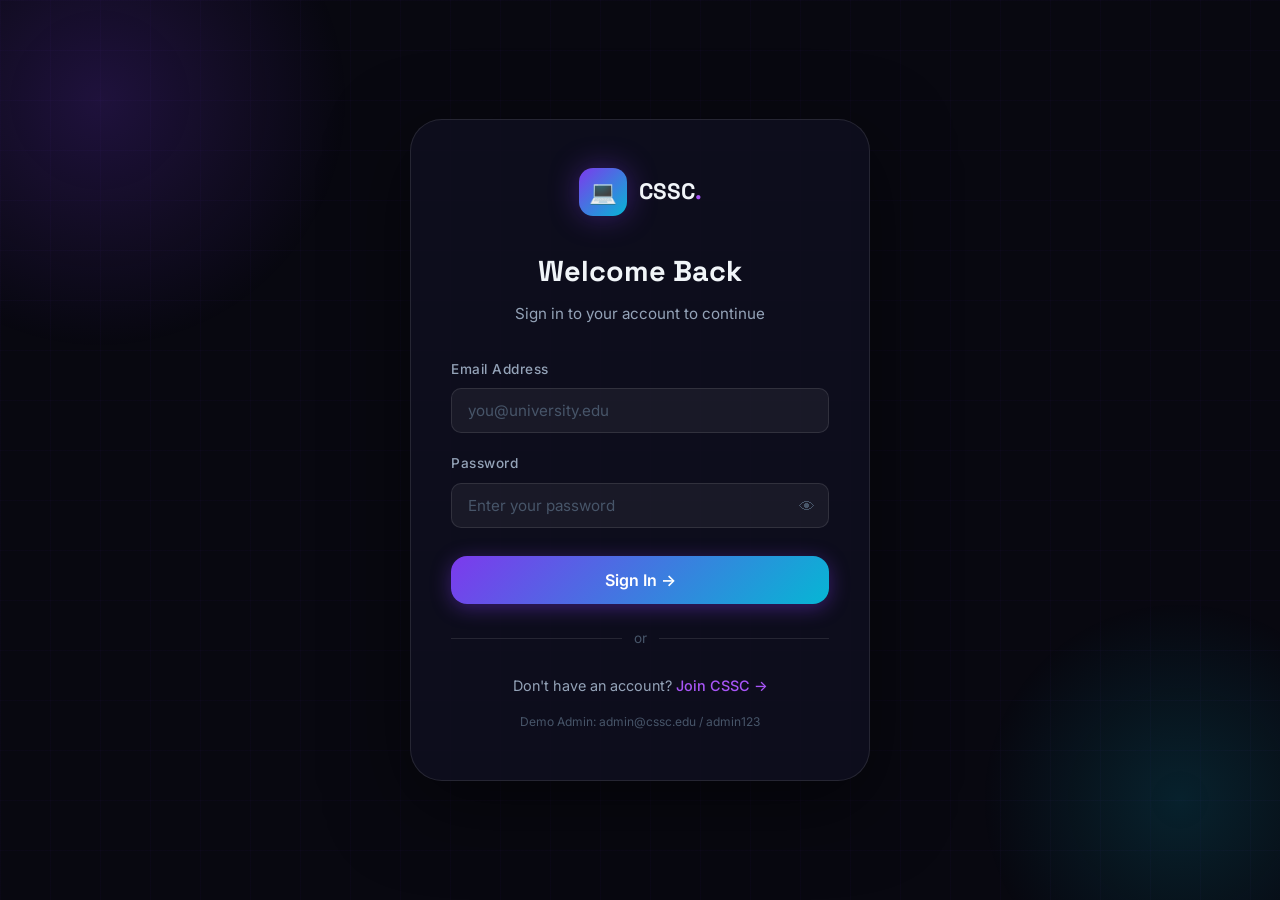
==== public/about.html @ 38a866f4 "Initialize Commit" ====
<!DOCTYPE html>
<html lang="en">
<head>
  <meta charset="UTF-8" />
  <meta name="viewport" content="width=device-width, initial-scale=1.0" />
  <title>About — CSSC</title>
  <meta name="description" content="Learn about CSSC — our history, mission, values, and the community we've built over 5 years." />
  <link rel="stylesheet" href="style.css" />
  <style>
    .about-hero {
      padding: 60px 0;
      display: grid;
      grid-template-columns: 1fr 1fr;
      gap: 60px;
      align-items: center;
    }

    .about-hero-content {}

    .about-hero-visual {
      display: grid;
      grid-template-columns: 1fr 1fr;
      gap: 16px;
    }

    .about-stat-card {
      background: var(--bg-card);
      border: 1px solid var(--glass-border);
      border-radius: var(--border-radius);
      padding: 24px;
      text-align: center;
      transition: var(--transition);
    }

    .about-stat-card:hover {
      border-color: rgba(124,58,237,0.3);
      background: var(--bg-card-hover);
    }

    .about-stat-card.accent {
      background: var(--gradient-card);
      border-color: rgba(124,58,237,0.25);
    }

    .about-stat-num {
      font-family: 'Space Grotesk', sans-serif;
      font-size: 2rem;
      font-weight: 700;
      background: var(--gradient-primary);
      -webkit-background-clip: text;
      -webkit-text-fill-color: transparent;
      background-clip: text;
    }

    .about-stat-lbl { color: var(--text-secondary); font-size: 0.82rem; margin-top: 6px; }

    .values-grid {
      display: grid;
      grid-template-columns: repeat(3, 1fr);
      gap: 24px;
    }

    .value-card {
      padding: 28px;
      background: var(--bg-card);
      border: 1px solid var(--glass-border);
      border-radius: var(--border-radius);
      transition: var(--transition);
    }

    .value-card:hover {
      transform: translateY(-4px);
      border-color: rgba(124,58,237,0.3);
    }

    .value-emoji { font-size: 2rem; margin-bottom: 14px; }
    .value-title { font-family: 'Space Grotesk', sans-serif; font-weight: 700; font-size: 1.05rem; margin-bottom: 10px; }
    .value-desc { font-size: 0.88rem; color: var(--text-secondary); line-height: 1.6; }

    .timeline { position: relative; padding-left: 32px; }
    .timeline::before {
      content: '';
      position: absolute;
      left: 0;
      top: 8px;
      bottom: 8px;
      width: 2px;
      background: linear-gradient(to bottom, var(--purple), var(--cyan));
    }

    .timeline-item {
      position: relative;
      margin-bottom: 40px;
    }

    .timeline-item::before {
      content: '';
      position: absolute;
      left: -38px;
      top: 6px;
      width: 14px;
      height: 14px;
      border-radius: 50%;
      background: var(--gradient-primary);
      box-shadow: 0 0 12px var(--purple-glow);
    }

    .timeline-year {
      font-family: 'JetBrains Mono', monospace;
      font-size: 0.75rem;
      color: var(--cyan-light);
      letter-spacing: 1px;
      margin-bottom: 6px;
    }

    .timeline-title {
      font-family: 'Space Grotesk', sans-serif;
      font-weight: 700;
      font-size: 1.05rem;
      margin-bottom: 8px;
    }

    .timeline-desc { color: var(--text-secondary); font-size: 0.9rem; line-height: 1.6; }

    @media (max-width: 900px) {
      .about-hero { grid-template-columns: 1fr; }
      .values-grid { grid-template-columns: 1fr 1fr; }
    }

    @media (max-width: 600px) {
      .values-grid { grid-template-columns: 1fr; }
      .about-hero-visual { grid-template-columns: 1fr 1fr; }
    }
  </style>
</head>
<body>
  <script src="shared.js"></script>
  <script>
    Auth.requireAuth();
    buildNav('about');
  </script>

  <div class="page-wrapper">
    <div class="container" style="padding-top:40px;padding-bottom:80px;">

      <!-- About Hero -->
      <div class="about-hero animate-fade-up">
        <div class="about-hero-content">
          <div class="section-label">// our story</div>
          <h1 style="font-family:'Space Grotesk',sans-serif;font-size:clamp(2rem,4vw,3rem);font-weight:700;line-height:1.2;margin-bottom:20px;">
            Building the Future,<br/><span class="text-gradient">One Line of Code</span><br/>at a Time
          </h1>
          <p style="font-size:1rem;color:var(--text-secondary);line-height:1.8;margin-bottom:28px;">
            CSSC was founded in 2020 by a small group of CS students who believed that the best learning happens outside the classroom. From a 20-person study group, we've grown into a 500+ strong community of builders, thinkers, and innovators.
          </p>
          <p style="font-size:1rem;color:var(--text-secondary);line-height:1.8;">
            We organize hackathons, workshops, industry talks, and social events to help every CS student find their place in tech — whether you're a complete beginner or a seasoned developer.
          </p>
          <div style="display:flex;gap:14px;margin-top:32px;flex-wrap:wrap;">
            <a href="events.html" class="btn btn-primary" id="aboutEventsBtn">Explore Events →</a>
            <a href="contact.html" class="btn btn-secondary" id="aboutContactBtn">Get in Touch</a>
          </div>
        </div>

        <div class="about-hero-visual">
          <div class="about-stat-card accent">
            <div class="about-stat-num">500+</div>
            <div class="about-stat-lbl">Active Members</div>
          </div>
          <div class="about-stat-card">
            <div class="about-stat-num">5</div>
            <div class="about-stat-lbl">Years Running</div>
          </div>
          <div class="about-stat-card">
            <div class="about-stat-num">40+</div>
            <div class="about-stat-lbl">Events Per Year</div>
          </div>
          <div class="about-stat-card accent">
            <div class="about-stat-num">12</div>
            <div class="about-stat-lbl">Committee Members</div>
          </div>
        </div>
      </div>

      <div class="divider mt-32 mb-32" style="margin:48px 0;"></div>

      <!-- Mission & Vision -->
      <div class="section-header scroll-reveal" style="text-align:center;margin-bottom:48px;">
        <div class="section-label">// what drives us</div>
        <h2 class="section-title">Our Mission & <span class="gradient-text">Values</span></h2>
        <p class="section-subtitle">We believe every CS student deserves access to opportunities, community, and the tools to succeed.</p>
      </div>

      <div class="values-grid" style="margin-bottom:80px;">
        <div class="value-card scroll-reveal stagger-1">
          <div class="value-emoji">🌱</div>
          <div class="value-title">Inclusive Growth</div>
          <p class="value-desc">We welcome students at every skill level — from first-year beginners to final-year specialists. No gatekeeping, only learning.</p>
        </div>
        <div class="value-card scroll-reveal stagger-2">
          <div class="value-emoji">🤝</div>
          <div class="value-title">Community First</div>
          <p class="value-desc">We foster genuine connections — between students, alumni, and industry. Your network is your superpower.</p>
        </div>
        <div class="value-card scroll-reveal stagger-3">
          <div class="value-emoji">🚀</div>
          <div class="value-title">Real-World Impact</div>
          <p class="value-desc">We don't just learn theory. Every hackathon, project, and workshop is designed to build real, tangible skills.</p>
        </div>
        <div class="value-card scroll-reveal stagger-1">
          <div class="value-emoji">💡</div>
          <div class="value-title">Innovation Mindset</div>
          <p class="value-desc">We encourage curiosity, experimentation, and the courage to build something new — even if it fails the first time.</p>
        </div>
        <div class="value-card scroll-reveal stagger-2">
          <div class="value-emoji">🔒</div>
          <div class="value-title">Integrity</div>
          <p class="value-desc">We operate transparently, treat every member with respect, and hold ourselves accountable to the community we serve.</p>
        </div>
        <div class="value-card scroll-reveal stagger-3">
          <div class="value-emoji">🌍</div>
          <div class="value-title">Diversity & Inclusion</div>
          <p class="value-desc">We actively celebrate diverse backgrounds, perspectives, and experiences — because great software is built by diverse teams.</p>
        </div>
      </div>

      <!-- Timeline -->
      <div class="section-header scroll-reveal" style="text-align:left;margin-bottom:40px;">
        <div class="section-label">// our journey</div>
        <h2 class="section-title">How We <span class="gradient-text">Got Here</span></h2>
      </div>

      <div class="timeline scroll-reveal">
        <div class="timeline-item">
          <div class="timeline-year">2020</div>
          <div class="timeline-title">CSSC Founded 🎉</div>
          <p class="timeline-desc">A group of 20 CS students started a weekly study group that quickly grew into a formal club. Our first event: a 12-hour mini hackathon.</p>
        </div>
        <div class="timeline-item">
          <div class="timeline-year">2021</div>
          <div class="timeline-title">First Major Hackathon</div>
          <p class="timeline-desc">Launched our annual 24-hour hackathon with 80 participants. Partnered with our first industry sponsor and awarded $1,000 in prizes.</p>
        </div>
        <div class="timeline-item">
          <div class="timeline-year">2022</div>
          <div class="timeline-title">100 Members Milestone</div>
          <p class="timeline-desc">Crossed 100 registered members. Launched our mentorship program connecting juniors with senior students and industry alumni.</p>
        </div>
        <div class="timeline-item">
          <div class="timeline-year">2023</div>
          <div class="timeline-title">Industry Partnerships</div>
          <p class="timeline-desc">Established formal partnerships with 3 tech companies for internship pipelines and tech talks. Launched our cybersecurity workshop series.</p>
        </div>
        <div class="timeline-item">
          <div class="timeline-year">2024</div>
          <div class="timeline-title">500+ Members Strong</div>
          <p class="timeline-desc">Became the largest CS club on campus. Hosted 40+ events, awarded $5,000 in hackathon prizes, and launched our alumni network portal.</p>
        </div>
        <div class="timeline-item">
          <div class="timeline-year">2025</div>
          <div class="timeline-title">The Future is Bright ✨</div>
          <p class="timeline-desc">Expanding our AI/ML workshop series, launching an open-source project incubator, and growing our industry partnership network to 10+ companies.</p>
        </div>
      </div>

      <!-- Navigation Links -->
      <div style="display:grid;grid-template-columns:1fr 1fr;gap:20px;margin-top:60px;" class="scroll-reveal">
        <a href="contact.html" class="card" style="text-decoration:none;">
          <div style="font-size:1.8rem;margin-bottom:10px;">📬</div>
          <div style="font-family:'Space Grotesk',sans-serif;font-weight:700;margin-bottom:6px;">Contact Us</div>
          <div style="color:var(--text-secondary);font-size:0.88rem;">Get in touch with the committee</div>
        </a>
        <a href="past-events.html" class="card" style="text-decoration:none;">
          <div style="font-size:1.8rem;margin-bottom:10px;">📸</div>
          <div style="font-family:'Space Grotesk',sans-serif;font-weight:700;margin-bottom:6px;">Past Events</div>
          <div style="color:var(--text-secondary);font-size:0.88rem;">Browse our event gallery & highlights</div>
        </a>
      </div>

    </div>
  </div>

  <script>buildFooter();</script>
</body>
</html>
---- public/style.css ----
/* =============================================
   CSSC - Computer Science Student Club
   Global Stylesheet
   ============================================= */

@import url('https://fonts.googleapis.com/css2?family=Space+Grotesk:wght@300;400;500;600;700&family=Inter:wght@300;400;500;600&family=JetBrains+Mono:wght@400;500&display=swap');

/* ── CSS Variables ── */
:root {
  --bg-primary: #080810;
  --bg-secondary: #0f0f1e;
  --bg-card: rgba(255, 255, 255, 0.04);
  --bg-card-hover: rgba(255, 255, 255, 0.07);
  --glass: rgba(255, 255, 255, 0.05);
  --glass-border: rgba(255, 255, 255, 0.1);

  --purple: #7c3aed;
  --purple-light: #a855f7;
  --purple-glow: rgba(124, 58, 237, 0.4);
  --cyan: #06b6d4;
  --cyan-light: #22d3ee;
  --cyan-glow: rgba(6, 182, 212, 0.3);
  --green: #10b981;
  --pink: #ec4899;
  --orange: #f59e0b;

  --text-primary: #f1f5f9;
  --text-secondary: #94a3b8;
  --text-muted: #475569;

  --gradient-primary: linear-gradient(135deg, #7c3aed, #06b6d4);
  --gradient-card: linear-gradient(135deg, rgba(124,58,237,0.15), rgba(6,182,212,0.1));
  --gradient-hero: linear-gradient(135deg, #080810 0%, #0f0f2e 50%, #080818 100%);

  --border-radius: 16px;
  --border-radius-sm: 10px;
  --border-radius-lg: 24px;
  --border-radius-xl: 32px;

  --transition: all 0.3s cubic-bezier(0.4, 0, 0.2, 1);
  --transition-fast: all 0.15s ease;
  --shadow-glow: 0 0 40px rgba(124, 58, 237, 0.2);
  --shadow-card: 0 8px 32px rgba(0, 0, 0, 0.4);

  --nav-height: 70px;
}

/* ── Reset ── */
*, *::before, *::after { box-sizing: border-box; margin: 0; padding: 0; }
html { scroll-behavior: smooth; }
body {
  font-family: 'Inter', sans-serif;
  background: var(--bg-primary);
  color: var(--text-primary);
  min-height: 100vh;
  overflow-x: hidden;
  line-height: 1.6;
}

a { text-decoration: none; color: inherit; }
img { max-width: 100%; display: block; }
input, textarea, select, button { font-family: inherit; }
ul { list-style: none; }

/* ── Scrollbar ── */
::-webkit-scrollbar { width: 6px; }
::-webkit-scrollbar-track { background: var(--bg-primary); }
::-webkit-scrollbar-thumb { background: var(--purple); border-radius: 3px; }

/* ── Background Noise/Grid ── */
body::before {
  content: '';
  position: fixed;
  inset: 0;
  background-image:
    linear-gradient(rgba(124,58,237,0.03) 1px, transparent 1px),
    linear-gradient(90deg, rgba(124,58,237,0.03) 1px, transparent 1px);
  background-size: 50px 50px;
  pointer-events: none;
  z-index: 0;
}

/* ── Navigation ── */
.navbar {
  position: fixed;
  top: 0;
  left: 0;
  right: 0;
  height: var(--nav-height);
  background: rgba(8, 8, 16, 0.85);
  backdrop-filter: blur(20px);
  -webkit-backdrop-filter: blur(20px);
  border-bottom: 1px solid var(--glass-border);
  display: flex;
  align-items: center;
  justify-content: space-between;
  padding: 0 clamp(1rem, 4vw, 2.5rem);
  z-index: 1000;
  transition: var(--transition);
}

.navbar-brand {
  display: flex;
  align-items: center;
  gap: 10px;
  font-family: 'Space Grotesk', sans-serif;
  font-weight: 700;
  font-size: 1.3rem;
  color: var(--text-primary);
}

.navbar-brand .logo-icon {
  width: 36px;
  height: 36px;
  background: var(--gradient-primary);
  border-radius: 10px;
  display: flex;
  align-items: center;
  justify-content: center;
  font-size: 1rem;
  box-shadow: 0 0 20px var(--purple-glow);
}

.navbar-brand span { color: var(--purple-light); }

.navbar-links {
  display: flex;
  align-items: center;
  gap: 8px;
}

.nav-link {
  padding: 8px 16px;
  border-radius: var(--border-radius-sm);
  color: var(--text-secondary);
  font-size: 0.9rem;
  font-weight: 500;
  transition: var(--transition);
  position: relative;
}

.nav-link:hover, .nav-link.active {
  color: var(--text-primary);
  background: var(--glass);
}

.nav-link.active::after {
  content: '';
  position: absolute;
  bottom: -2px;
  left: 50%;
  transform: translateX(-50%);
  width: 20px;
  height: 2px;
  background: var(--gradient-primary);
  border-radius: 1px;
}

.navbar-actions {
  display: flex;
  align-items: center;
  gap: 10px;
}

.navbar-hamburger {
  display: none;
  flex-direction: column;
  gap: 5px;
  cursor: pointer;
  padding: 8px;
}

.navbar-hamburger span {
  display: block;
  width: 24px;
  height: 2px;
  background: var(--text-secondary);
  border-radius: 1px;
  transition: var(--transition);
}

/* ── Buttons ── */
.btn {
  display: inline-flex;
  align-items: center;
  justify-content: center;
  gap: 8px;
  padding: 10px 22px;
  border-radius: var(--border-radius-sm);
  font-size: 0.9rem;
  font-weight: 600;
  cursor: pointer;
  border: none;
  transition: var(--transition);
  white-space: nowrap;
  position: relative;
  overflow: hidden;
}

.btn::before {
  content: '';
  position: absolute;
  inset: 0;
  background: rgba(255,255,255,0.1);
  opacity: 0;
  transition: var(--transition-fast);
}

.btn:hover::before { opacity: 1; }

.btn-primary {
  background: var(--gradient-primary);
  color: white;
  box-shadow: 0 4px 20px var(--purple-glow);
}

.btn-primary:hover {
  transform: translateY(-2px);
  box-shadow: 0 8px 30px var(--purple-glow);
}

.btn-secondary {
  background: var(--glass);
  border: 1px solid var(--glass-border);
  color: var(--text-primary);
}

.btn-secondary:hover {
  background: var(--bg-card-hover);
  border-color: rgba(255,255,255,0.2);
  transform: translateY(-1px);
}

.btn-outline {
  background: transparent;
  border: 1px solid var(--purple);
  color: var(--purple-light);
}

.btn-outline:hover {
  background: var(--purple-glow);
  transform: translateY(-1px);
}

.btn-danger {
  background: rgba(239,68,68,0.2);
  border: 1px solid rgba(239,68,68,0.3);
  color: #f87171;
}

.btn-danger:hover {
  background: rgba(239,68,68,0.3);
}

.btn-sm { padding: 7px 16px; font-size: 0.82rem; }
.btn-lg { padding: 14px 32px; font-size: 1rem; border-radius: var(--border-radius); }
.btn-xl { padding: 16px 40px; font-size: 1.05rem; border-radius: var(--border-radius); }
.btn-block { width: 100%; }

/* ── Page Container ── */
.page-wrapper {
  padding-top: var(--nav-height);
  min-height: 100vh;
  position: relative;
  z-index: 1;
}

.container {
  max-width: 1200px;
  margin: 0 auto;
  padding: 0 clamp(1rem, 4vw, 2rem);
}

.container-sm { max-width: 720px; }
.container-xs { max-width: 480px; }

/* ── Cards ── */
.card {
  background: var(--bg-card);
  border: 1px solid var(--glass-border);
  border-radius: var(--border-radius);
  padding: 24px;
  transition: var(--transition);
  backdrop-filter: blur(10px);
}

.card:hover {
  background: var(--bg-card-hover);
  border-color: rgba(124, 58, 237, 0.3);
  transform: translateY(-4px);
  box-shadow: var(--shadow-glow);
}

.card-glass {
  background: var(--glass);
  border: 1px solid var(--glass-border);
  border-radius: var(--border-radius);
  padding: 32px;
  backdrop-filter: blur(20px);
  -webkit-backdrop-filter: blur(20px);
}

/* ── Form Styles ── */
.form-group {
  margin-bottom: 20px;
}

.form-label {
  display: block;
  font-size: 0.85rem;
  font-weight: 500;
  color: var(--text-secondary);
  margin-bottom: 8px;
  letter-spacing: 0.5px;
}

.form-input {
  width: 100%;
  padding: 12px 16px;
  background: rgba(255,255,255,0.05);
  border: 1px solid var(--glass-border);
  border-radius: var(--border-radius-sm);
  color: var(--text-primary);
  font-size: 0.95rem;
  transition: var(--transition);
  outline: none;
}

.form-input:focus {
  border-color: var(--purple);
  background: rgba(124,58,237,0.08);
  box-shadow: 0 0 0 3px rgba(124,58,237,0.15);
}

.form-input::placeholder { color: var(--text-muted); }

.form-input.error { border-color: #ef4444; }

.form-error {
  display: none;
  color: #f87171;
  font-size: 0.8rem;
  margin-top: 6px;
}

.form-error.show { display: block; }

/* ── Section Styles ── */
.section {
  padding: 80px 0;
}

.section-sm { padding: 48px 0; }
.section-lg { padding: 120px 0; }

.section-header {
  text-align: center;
  margin-bottom: 60px;
}

.section-label {
  display: inline-block;
  font-family: 'JetBrains Mono', monospace;
  font-size: 0.75rem;
  color: var(--cyan);
  letter-spacing: 2px;
  text-transform: uppercase;
  margin-bottom: 12px;
}

.section-title {
  font-family: 'Space Grotesk', sans-serif;
  font-size: clamp(1.8rem, 4vw, 2.8rem);
  font-weight: 700;
  line-height: 1.2;
  margin-bottom: 16px;
}

.section-title .gradient-text {
  background: var(--gradient-primary);
  -webkit-background-clip: text;
  -webkit-text-fill-color: transparent;
  background-clip: text;
}

.section-subtitle {
  font-size: 1.05rem;
  color: var(--text-secondary);
  max-width: 600px;
  margin: 0 auto;
  line-height: 1.7;
}

/* ── Page Hero ── */
.page-hero {
  padding: 60px 0 40px;
  text-align: center;
  position: relative;
}

.page-hero-title {
  font-family: 'Space Grotesk', sans-serif;
  font-size: clamp(2rem, 5vw, 3.5rem);
  font-weight: 700;
  line-height: 1.15;
  margin-bottom: 16px;
}

.page-hero-subtitle {
  font-size: 1.05rem;
  color: var(--text-secondary);
  max-width: 550px;
  margin: 0 auto;
}

/* ── Badge/Tag ── */
.badge {
  display: inline-flex;
  align-items: center;
  gap: 6px;
  padding: 4px 12px;
  border-radius: 100px;
  font-size: 0.75rem;
  font-weight: 600;
  letter-spacing: 0.5px;
}

.badge-purple { background: rgba(124,58,237,0.2); color: var(--purple-light); border: 1px solid rgba(124,58,237,0.3); }
.badge-cyan { background: rgba(6,182,212,0.15); color: var(--cyan-light); border: 1px solid rgba(6,182,212,0.3); }
.badge-green { background: rgba(16,185,129,0.15); color: #34d399; border: 1px solid rgba(16,185,129,0.3); }
.badge-orange { background: rgba(245,158,11,0.15); color: #fbbf24; border: 1px solid rgba(245,158,11,0.3); }
.badge-pink { background: rgba(236,72,153,0.15); color: #f472b6; border: 1px solid rgba(236,72,153,0.3); }

/* ── Grid Layouts ── */
.grid { display: grid; }
.grid-2 { grid-template-columns: repeat(2, 1fr); gap: 24px; }
.grid-3 { grid-template-columns: repeat(3, 1fr); gap: 24px; }
.grid-4 { grid-template-columns: repeat(4, 1fr); gap: 20px; }
.grid-auto { grid-template-columns: repeat(auto-fill, minmax(300px, 1fr)); gap: 24px; }

/* ── Divider ── */
.divider {
  height: 1px;
  background: var(--glass-border);
  margin: 32px 0;
}

/* ── Alert ── */
.alert {
  padding: 14px 18px;
  border-radius: var(--border-radius-sm);
  font-size: 0.9rem;
  margin-bottom: 20px;
  display: flex;
  align-items: center;
  gap: 10px;
}

.alert-error { background: rgba(239,68,68,0.1); border: 1px solid rgba(239,68,68,0.2); color: #f87171; }
.alert-success { background: rgba(16,185,129,0.1); border: 1px solid rgba(16,185,129,0.2); color: #34d399; }
.alert-info { background: rgba(6,182,212,0.1); border: 1px solid rgba(6,182,212,0.2); color: var(--cyan-light); }
.alert-warning { background: rgba(245,158,11,0.1); border: 1px solid rgba(245,158,11,0.2); color: #fbbf24; }

/* ── Glow Orbs ── */
.glow-orb {
  position: absolute;
  border-radius: 50%;
  filter: blur(80px);
  pointer-events: none;
  opacity: 0.4;
}

.glow-purple { background: var(--purple); }
.glow-cyan { background: var(--cyan); }

/* ── Auth Pages Layout ── */
.auth-page {
  min-height: 100vh;
  display: flex;
  align-items: center;
  justify-content: center;
  position: relative;
  padding: 2rem;
  overflow: hidden;
}

.auth-card {
  width: 100%;
  max-width: 460px;
  background: rgba(15,15,30,0.9);
  border: 1px solid var(--glass-border);
  border-radius: var(--border-radius-xl);
  padding: 48px 40px;
  position: relative;
  z-index: 2;
  box-shadow: 0 24px 80px rgba(0,0,0,0.5);
}

.auth-logo {
  display: flex;
  align-items: center;
  gap: 12px;
  margin-bottom: 32px;
  justify-content: center;
}

.auth-logo-icon {
  width: 48px;
  height: 48px;
  background: var(--gradient-primary);
  border-radius: 14px;
  display: flex;
  align-items: center;
  justify-content: center;
  font-size: 1.4rem;
  box-shadow: 0 0 30px var(--purple-glow);
}

.auth-logo-text {
  font-family: 'Space Grotesk', sans-serif;
  font-weight: 700;
  font-size: 1.4rem;
}

.auth-title {
  font-family: 'Space Grotesk', sans-serif;
  font-size: 1.8rem;
  font-weight: 700;
  text-align: center;
  margin-bottom: 8px;
}

.auth-subtitle {
  color: var(--text-secondary);
  text-align: center;
  margin-bottom: 32px;
  font-size: 0.95rem;
}

.auth-divider {
  display: flex;
  align-items: center;
  gap: 12px;
  margin: 24px 0;
  color: var(--text-muted);
  font-size: 0.85rem;
}

.auth-divider::before,
.auth-divider::after {
  content: '';
  flex: 1;
  height: 1px;
  background: var(--glass-border);
}

.auth-footer {
  text-align: center;
  margin-top: 24px;
  color: var(--text-secondary);
  font-size: 0.9rem;
}

.auth-footer a {
  color: var(--purple-light);
  font-weight: 500;
  transition: var(--transition-fast);
}

.auth-footer a:hover { color: var(--cyan-light); }

/* ── Toast Notification ── */
.toast-container {
  position: fixed;
  top: 90px;
  right: 20px;
  z-index: 9999;
  display: flex;
  flex-direction: column;
  gap: 10px;
}

.toast {
  background: rgba(15,15,30,0.95);
  border: 1px solid var(--glass-border);
  border-radius: var(--border-radius-sm);
  padding: 14px 20px;
  display: flex;
  align-items: center;
  gap: 12px;
  min-width: 280px;
  max-width: 380px;
  backdrop-filter: blur(20px);
  animation: slideInRight 0.3s ease;
  box-shadow: var(--shadow-card);
}

.toast.success { border-left: 3px solid var(--green); }
.toast.error { border-left: 3px solid #ef4444; }
.toast.info { border-left: 3px solid var(--cyan); }

@keyframes slideInRight {
  from { transform: translateX(100%); opacity: 0; }
  to { transform: translateX(0); opacity: 1; }
}

@keyframes slideOutRight {
  from { transform: translateX(0); opacity: 1; }
  to { transform: translateX(100%); opacity: 0; }
}

/* ── Loading Spinner ── */
.spinner {
  width: 20px;
  height: 20px;
  border: 2px solid rgba(255,255,255,0.2);
  border-top-color: white;
  border-radius: 50%;
  animation: spin 0.7s linear infinite;
}

@keyframes spin { to { transform: rotate(360deg); } }

/* ── Utility ── */
.text-center { text-align: center; }
.text-right { text-align: right; }
.text-gradient { background: var(--gradient-primary); -webkit-background-clip: text; -webkit-text-fill-color: transparent; background-clip: text; }
.text-purple { color: var(--purple-light); }
.text-cyan { color: var(--cyan-light); }
.text-green { color: #34d399; }
.text-muted { color: var(--text-muted); }
.text-secondary { color: var(--text-secondary); }
.fw-700 { font-weight: 700; }
.fw-600 { font-weight: 600; }
.font-mono { font-family: 'JetBrains Mono', monospace; }
.font-heading { font-family: 'Space Grotesk', sans-serif; }
.mt-0 { margin-top: 0; }
.mt-8 { margin-top: 8px; }
.mt-16 { margin-top: 16px; }
.mt-24 { margin-top: 24px; }
.mt-32 { margin-top: 32px; }
.mt-48 { margin-top: 48px; }
.mb-0 { margin-bottom: 0; }
.mb-8 { margin-bottom: 8px; }
.mb-16 { margin-bottom: 16px; }
.mb-24 { margin-bottom: 24px; }
.mb-32 { margin-bottom: 32px; }
.flex { display: flex; }
.flex-col { flex-direction: column; }
.items-center { align-items: center; }
.justify-between { justify-content: space-between; }
.justify-center { justify-content: center; }
.gap-8 { gap: 8px; }
.gap-12 { gap: 12px; }
.gap-16 { gap: 16px; }
.gap-24 { gap: 24px; }
.w-full { width: 100%; }
.hidden { display: none !important; }

/* ── Footer ── */
.footer {
  background: rgba(8,8,16,0.9);
  border-top: 1px solid var(--glass-border);
  padding: 48px 0 24px;
  margin-top: 80px;
}

.footer-grid {
  display: grid;
  grid-template-columns: 2fr 1fr 1fr 1fr;
  gap: 40px;
  margin-bottom: 40px;
}

.footer-brand .footer-desc {
  color: var(--text-secondary);
  font-size: 0.9rem;
  margin-top: 12px;
  line-height: 1.7;
}

.footer-heading {
  font-family: 'Space Grotesk', sans-serif;
  font-weight: 600;
  font-size: 0.9rem;
  margin-bottom: 16px;
  color: var(--text-primary);
}

.footer-links { display: flex; flex-direction: column; gap: 10px; }
.footer-links a {
  color: var(--text-secondary);
  font-size: 0.875rem;
  transition: var(--transition-fast);
}
.footer-links a:hover { color: var(--purple-light); }

.footer-bottom {
  border-top: 1px solid var(--glass-border);
  padding-top: 24px;
  display: flex;
  align-items: center;
  justify-content: space-between;
  color: var(--text-muted);
  font-size: 0.85rem;
}

/* ── Animations ── */
@keyframes fadeInUp {
  from { opacity: 0; transform: translateY(30px); }
  to { opacity: 1; transform: translateY(0); }
}

@keyframes fadeIn {
  from { opacity: 0; }
  to { opacity: 1; }
}

@keyframes float {
  0%, 100% { transform: translateY(0px); }
  50% { transform: translateY(-12px); }
}

@keyframes pulse-glow {
  0%, 100% { box-shadow: 0 0 20px var(--purple-glow); }
  50% { box-shadow: 0 0 40px var(--purple-glow), 0 0 80px rgba(124,58,237,0.2); }
}

.animate-fade-up { animation: fadeInUp 0.6s ease both; }
.animate-fade-in { animation: fadeIn 0.5s ease both; }
.animate-float { animation: float 4s ease-in-out infinite; }

/* Staggered animations */
.stagger-1 { animation-delay: 0.1s; }
.stagger-2 { animation-delay: 0.2s; }
.stagger-3 { animation-delay: 0.3s; }
.stagger-4 { animation-delay: 0.4s; }
.stagger-5 { animation-delay: 0.5s; }

/* ── Responsive ── */
@media (max-width: 1024px) {
  .grid-4 { grid-template-columns: repeat(2, 1fr); }
  .footer-grid { grid-template-columns: 1fr 1fr; }
}

@media (max-width: 768px) {
  .navbar-links { display: none; flex-direction: column; position: absolute; top: var(--nav-height); left: 0; right: 0; background: rgba(8,8,16,0.98); border-bottom: 1px solid var(--glass-border); padding: 16px; gap: 4px; }
  .navbar-links.mobile-open { display: flex; }
  .navbar-hamburger { display: flex; }
  .grid-2, .grid-3 { grid-template-columns: 1fr; }
  .footer-grid { grid-template-columns: 1fr; gap: 24px; }
  .footer-bottom { flex-direction: column; gap: 8px; text-align: center; }
  .auth-card { padding: 32px 24px; }
}

@media (max-width: 480px) {
  .auth-card { padding: 28px 20px; }
  .section { padding: 48px 0; }
}
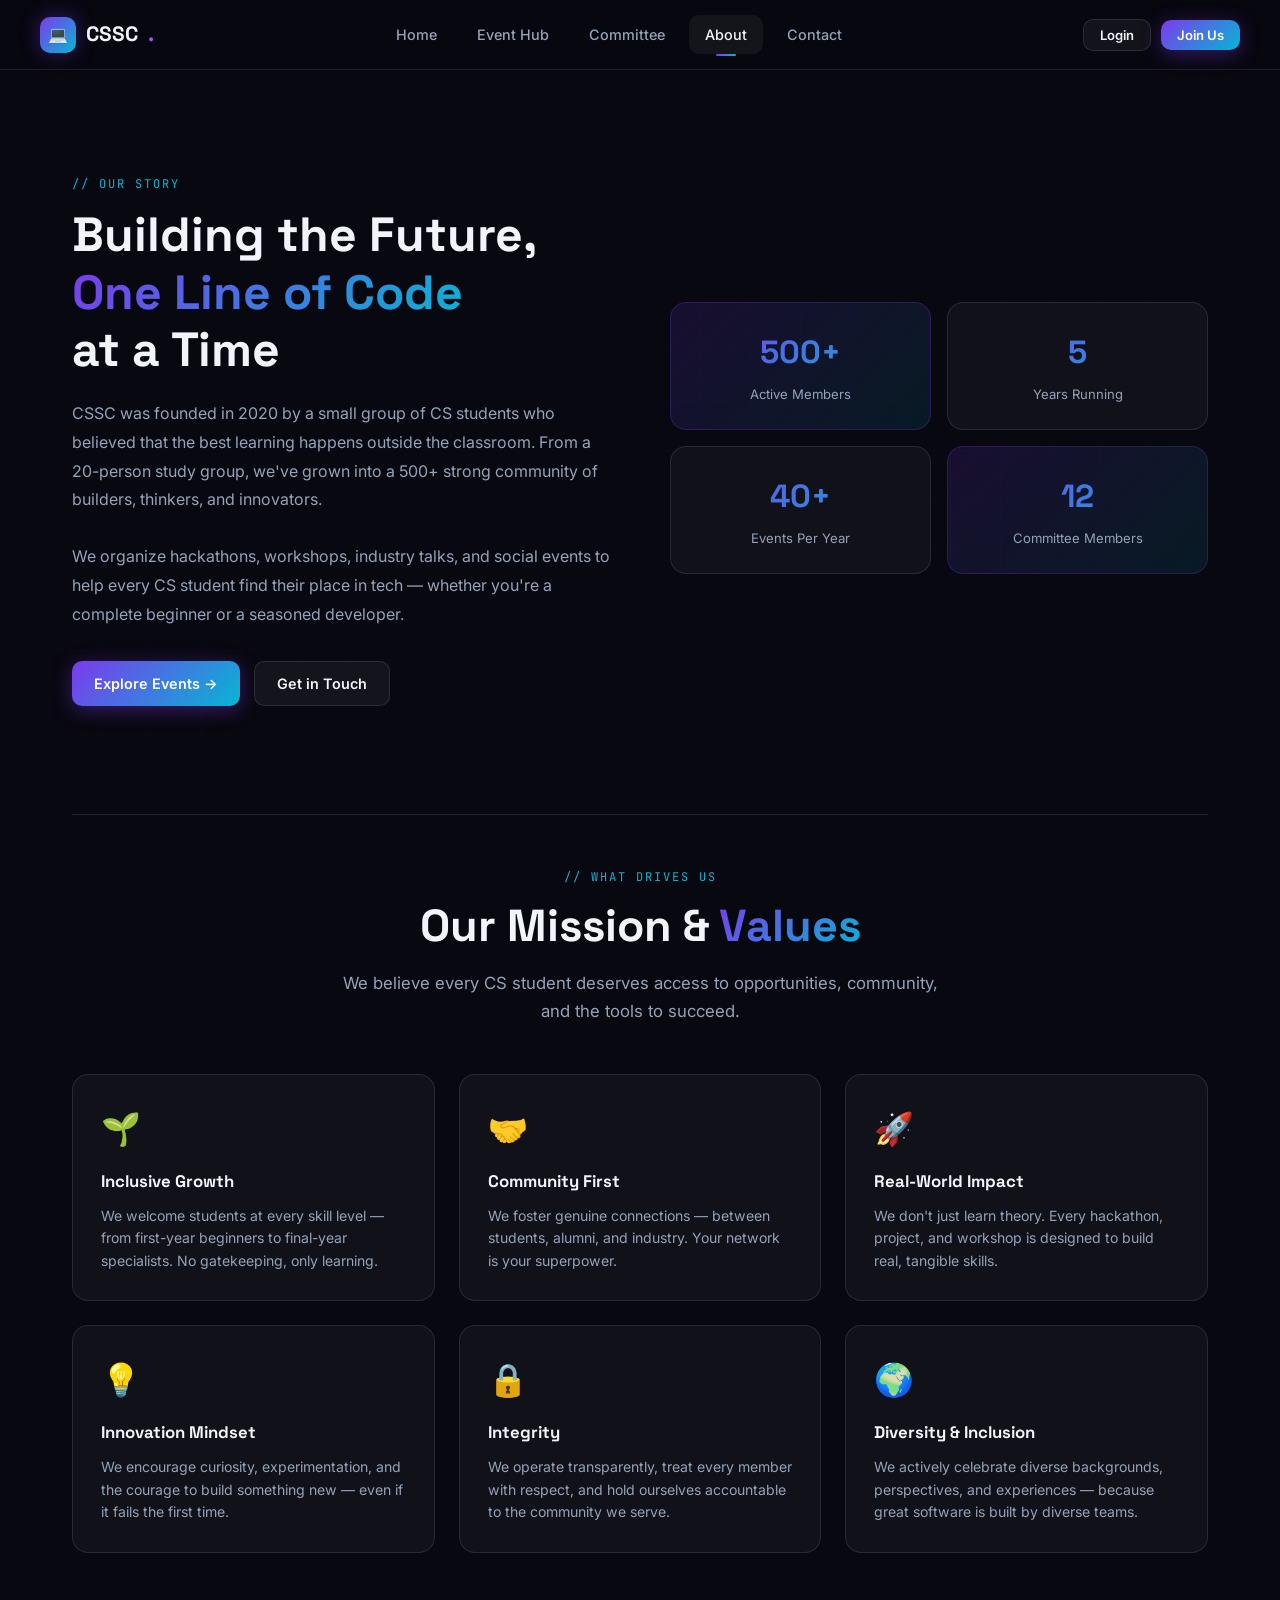
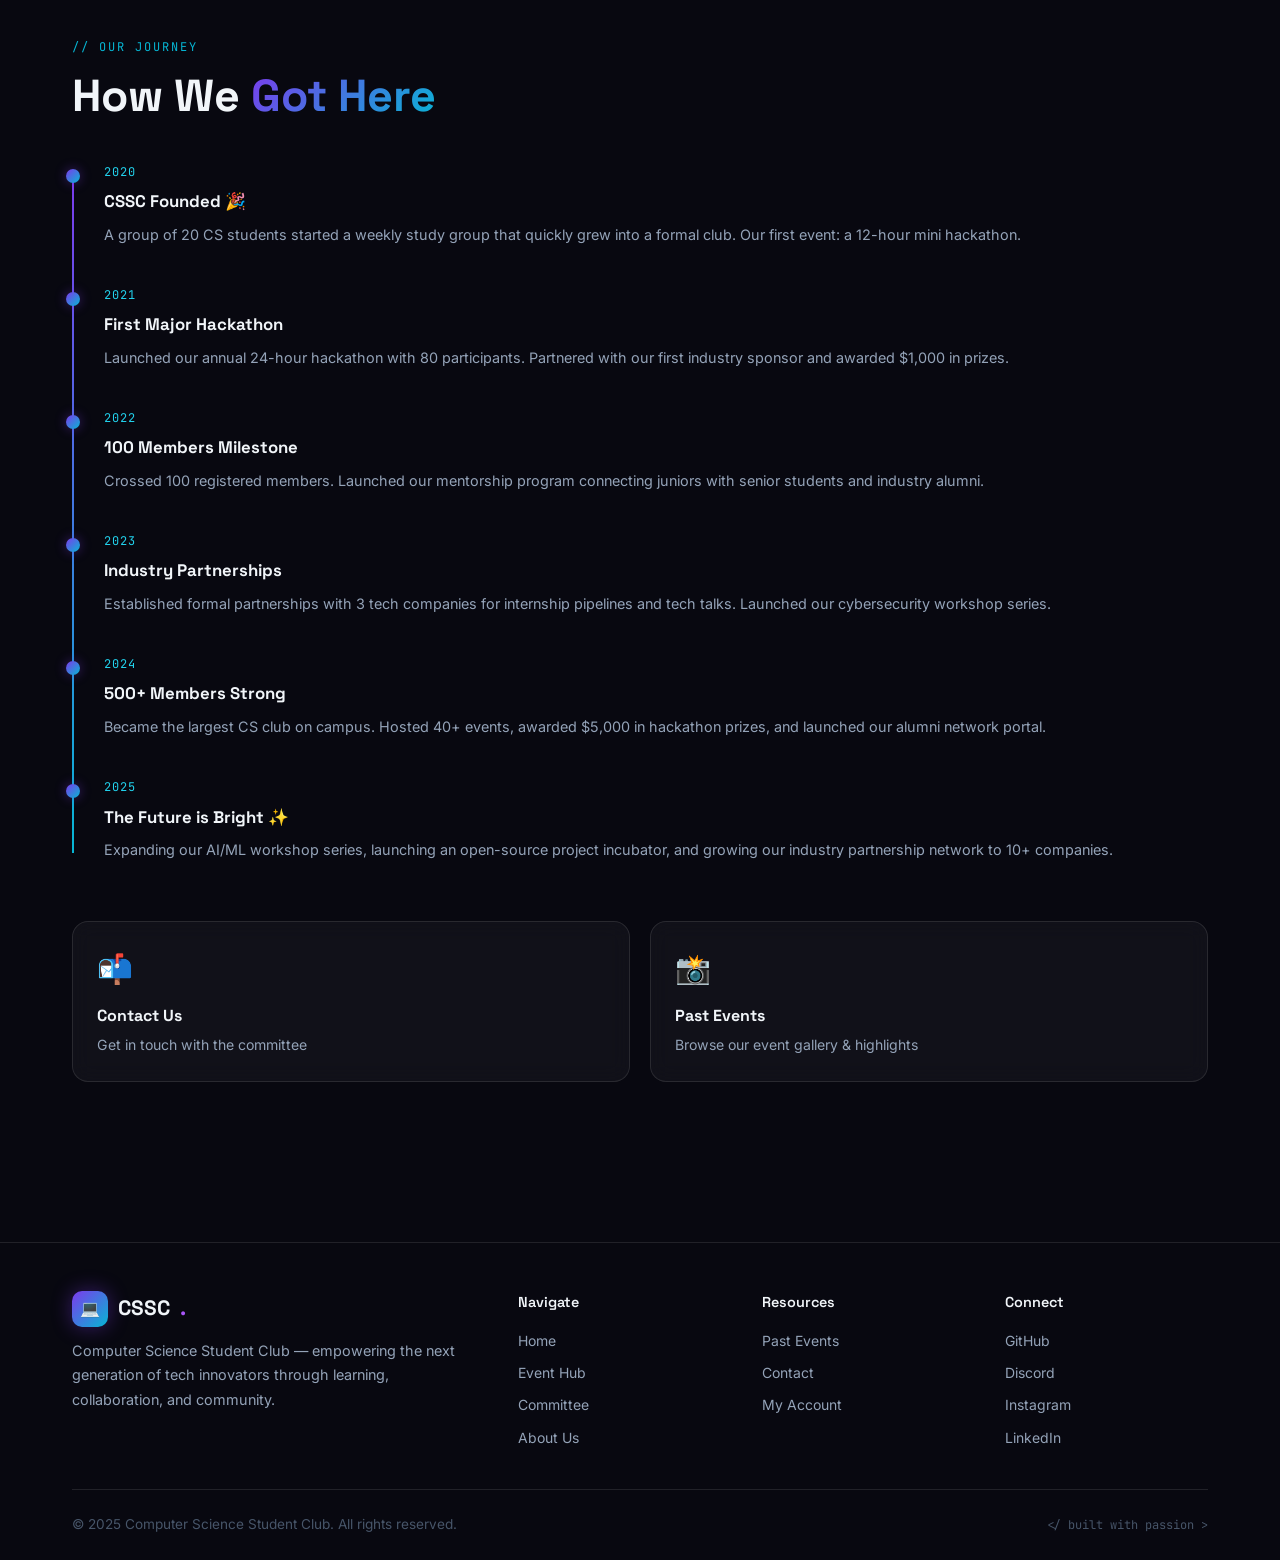
==== commit 51a13a37: "remove authentication first" ====
--- a/public/about.html
+++ b/public/about.html
@@ -136,7 +136,6 @@
 <body>
   <script src="shared.js"></script>
   <script>
-    Auth.requireAuth();
     buildNav('about');
   </script>
 
--- a/public/style.css
+++ b/public/style.css
@@ -757,3 +757,82 @@
   .auth-card { padding: 28px 20px; }
   .section { padding: 48px 0; }
 }
+
+/* ── Auth Modal ── */
+.auth-modal-backdrop {
+  position: fixed;
+  inset: 0;
+  background: rgba(8, 8, 16, 0.8);
+  backdrop-filter: blur(8px);
+  -webkit-backdrop-filter: blur(8px);
+  display: flex;
+  align-items: center;
+  justify-content: center;
+  z-index: 9999;
+  animation: fadeIn 0.3s ease;
+  padding: 1rem;
+}
+
+.auth-modal-card {
+  width: 100%;
+  max-width: 480px;
+  background: rgba(15, 15, 30, 0.95);
+  border: 1px solid var(--glass-border);
+  border-radius: var(--border-radius-lg);
+  padding: 36px 32px;
+  position: relative;
+  box-shadow: 0 24px 80px rgba(0, 0, 0, 0.6), 0 0 40px rgba(124, 58, 237, 0.15);
+  animation: fadeInUp 0.3s cubic-bezier(0.34, 1.56, 0.64, 1);
+}
+
+.auth-modal-close {
+  position: absolute;
+  top: 16px;
+  right: 16px;
+  background: none;
+  border: none;
+  color: var(--text-secondary);
+  font-size: 1.5rem;
+  cursor: pointer;
+  transition: var(--transition-fast);
+  width: 32px;
+  height: 32px;
+  display: flex;
+  align-items: center;
+  justify-content: center;
+  border-radius: 50%;
+}
+
+.auth-modal-close:hover {
+  color: var(--text-primary);
+  background: rgba(255, 255, 255, 0.05);
+}
+
+.auth-modal-tabs {
+  display: flex;
+  border-bottom: 1px solid var(--glass-border);
+  margin-bottom: 24px;
+}
+
+.auth-modal-tab {
+  flex: 1;
+  padding: 12px;
+  background: none;
+  border: none;
+  color: var(--text-secondary);
+  font-weight: 600;
+  font-size: 1rem;
+  cursor: pointer;
+  border-bottom: 2px solid transparent;
+  transition: var(--transition-fast);
+  text-align: center;
+}
+
+.auth-modal-tab:hover, .auth-modal-tab.active {
+  color: var(--text-primary);
+}
+
+.auth-modal-tab.active {
+  border-bottom-color: var(--purple);
+}
+
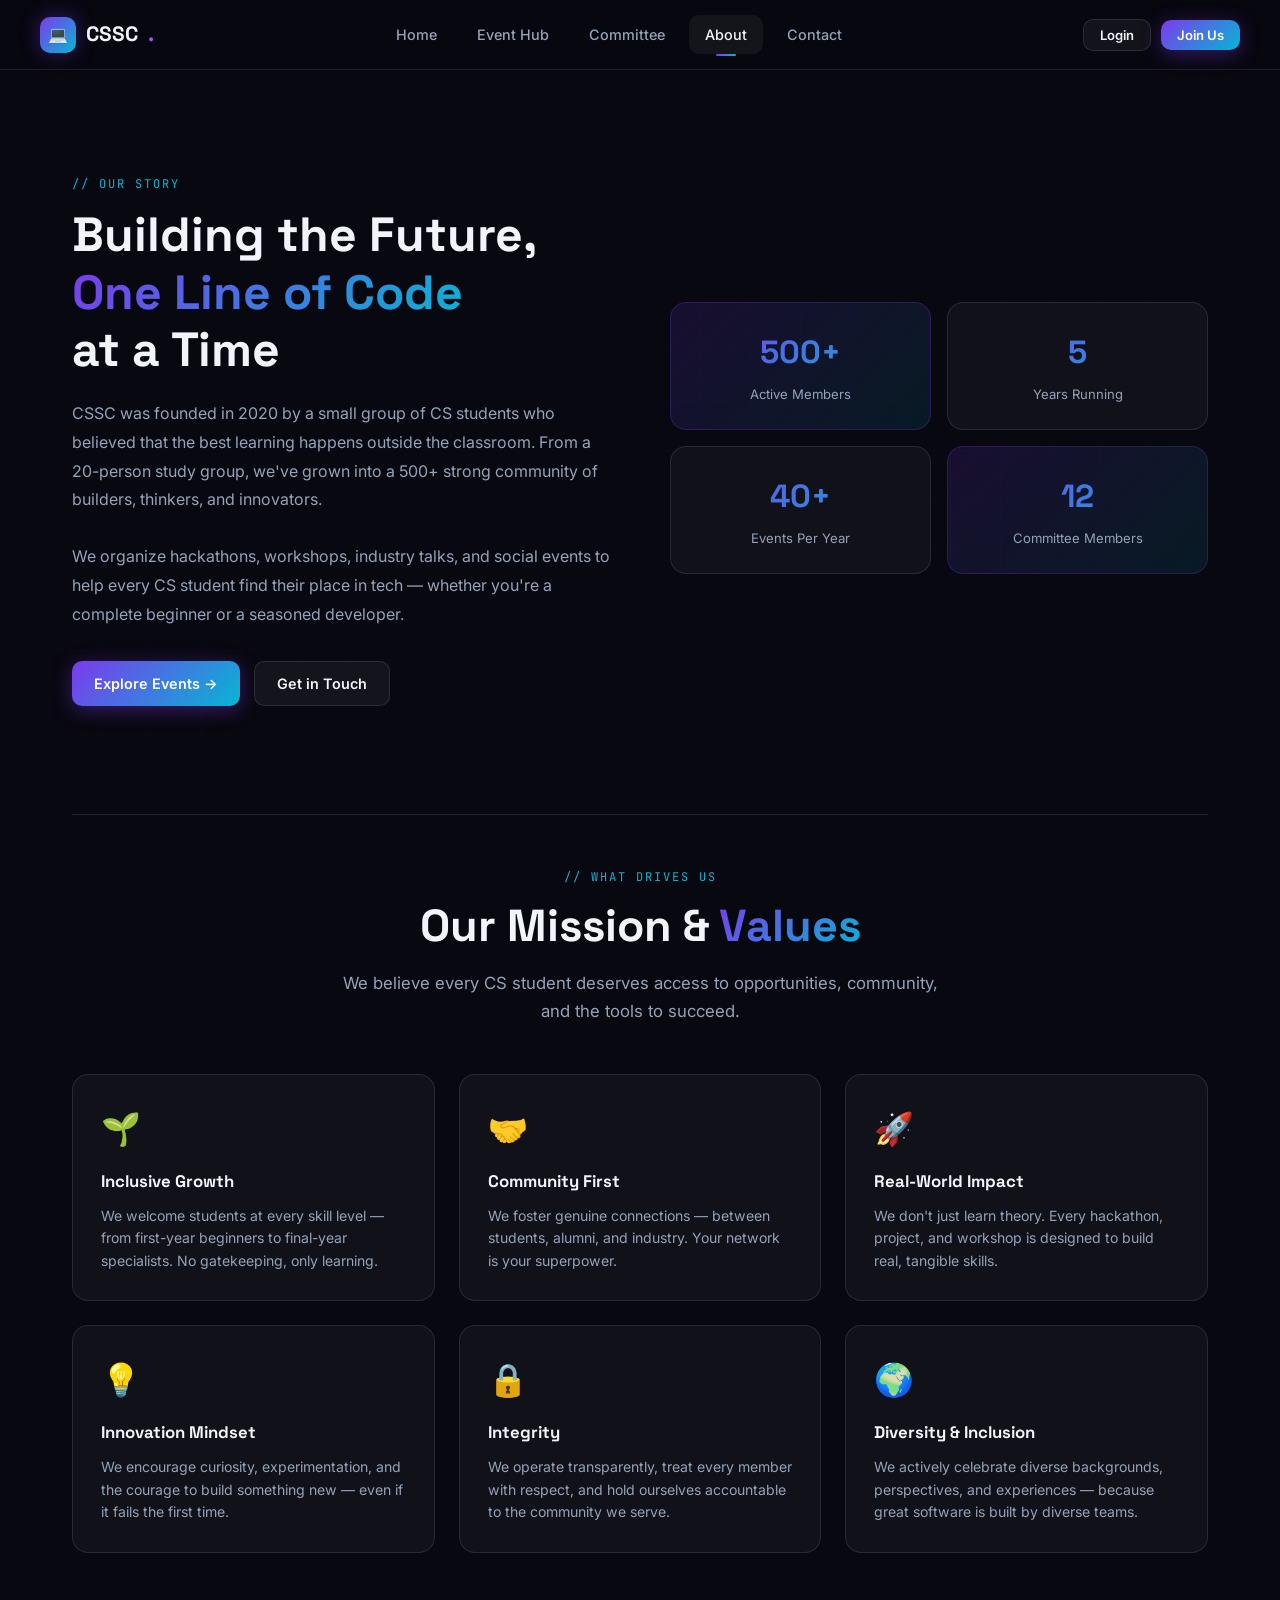
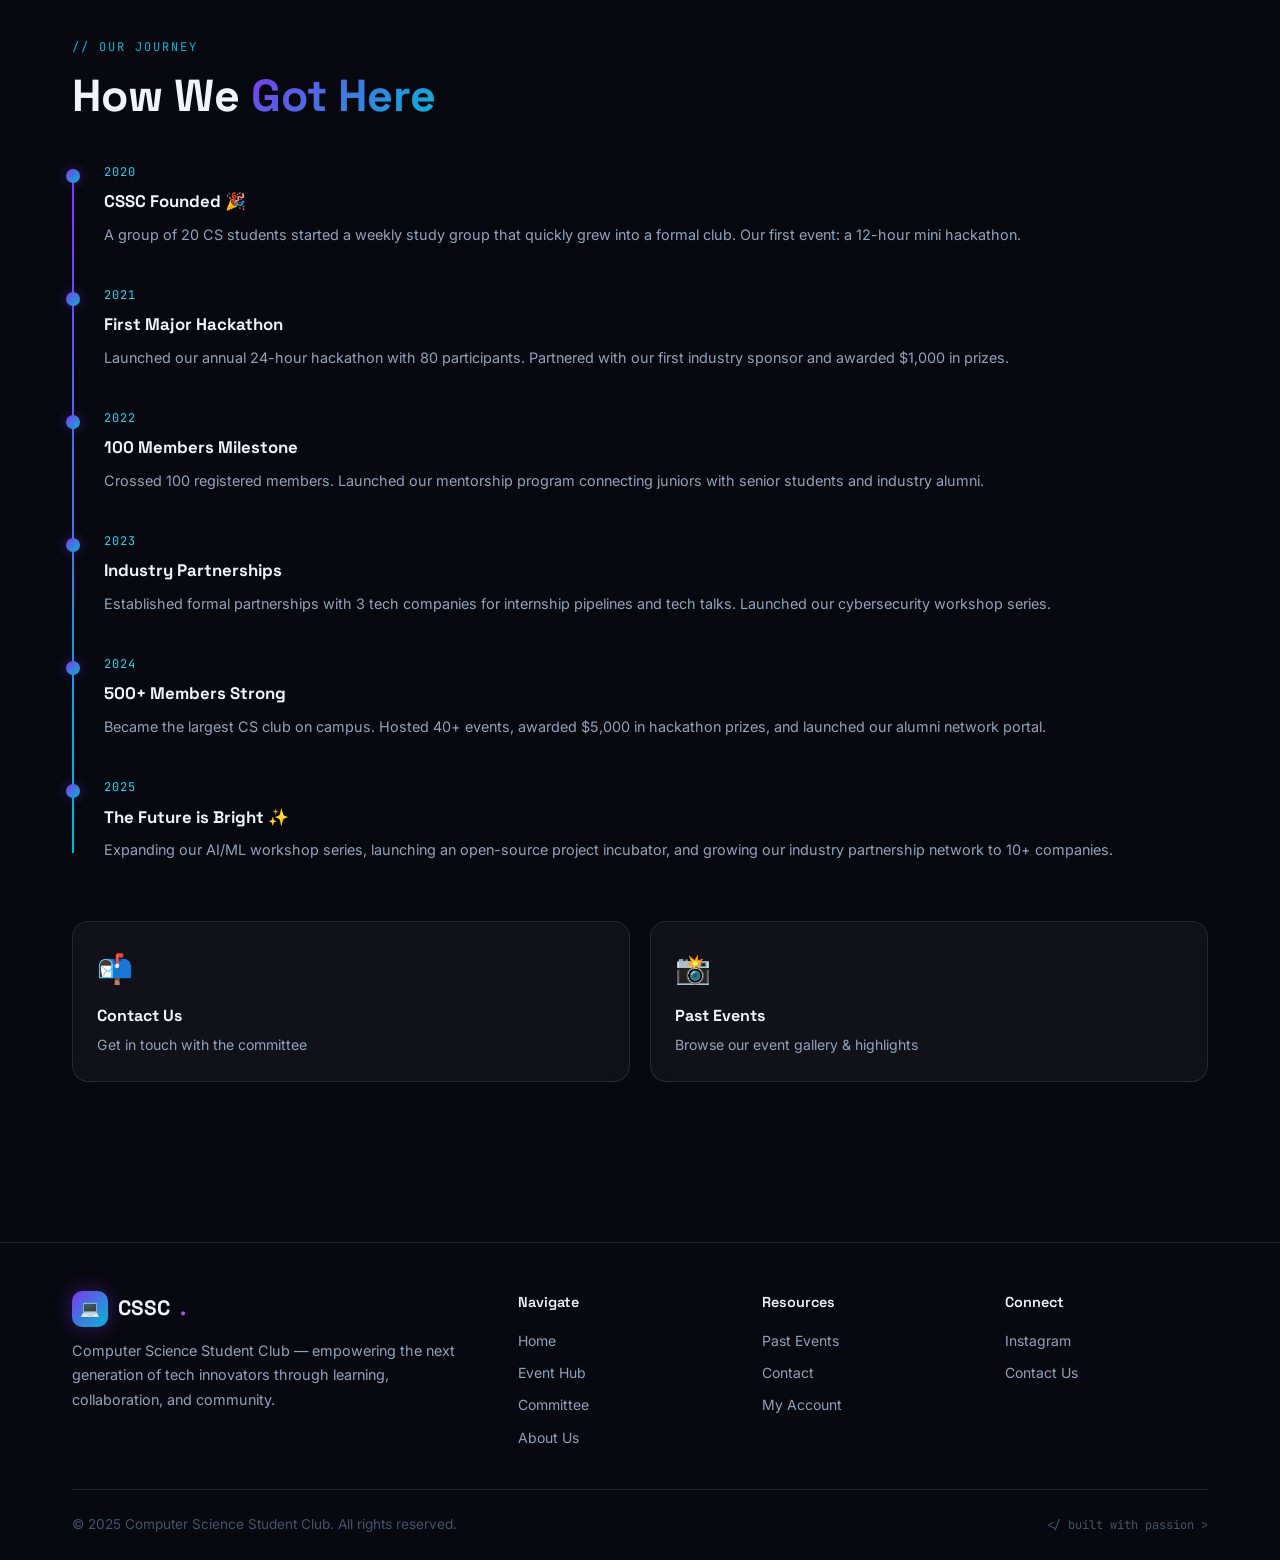
==== commit 6d49d173: "favicon" ====
--- a/public/about.html
+++ b/public/about.html
@@ -6,6 +6,7 @@
   <title>About — CSSC</title>
   <meta name="description" content="Learn about CSSC — our history, mission, values, and the community we've built over 5 years." />
   <link rel="stylesheet" href="style.css" />
+  <link rel="icon" type="image/jpeg" href="favicon.jpg">
   <style>
     .about-hero {
       padding: 60px 0;
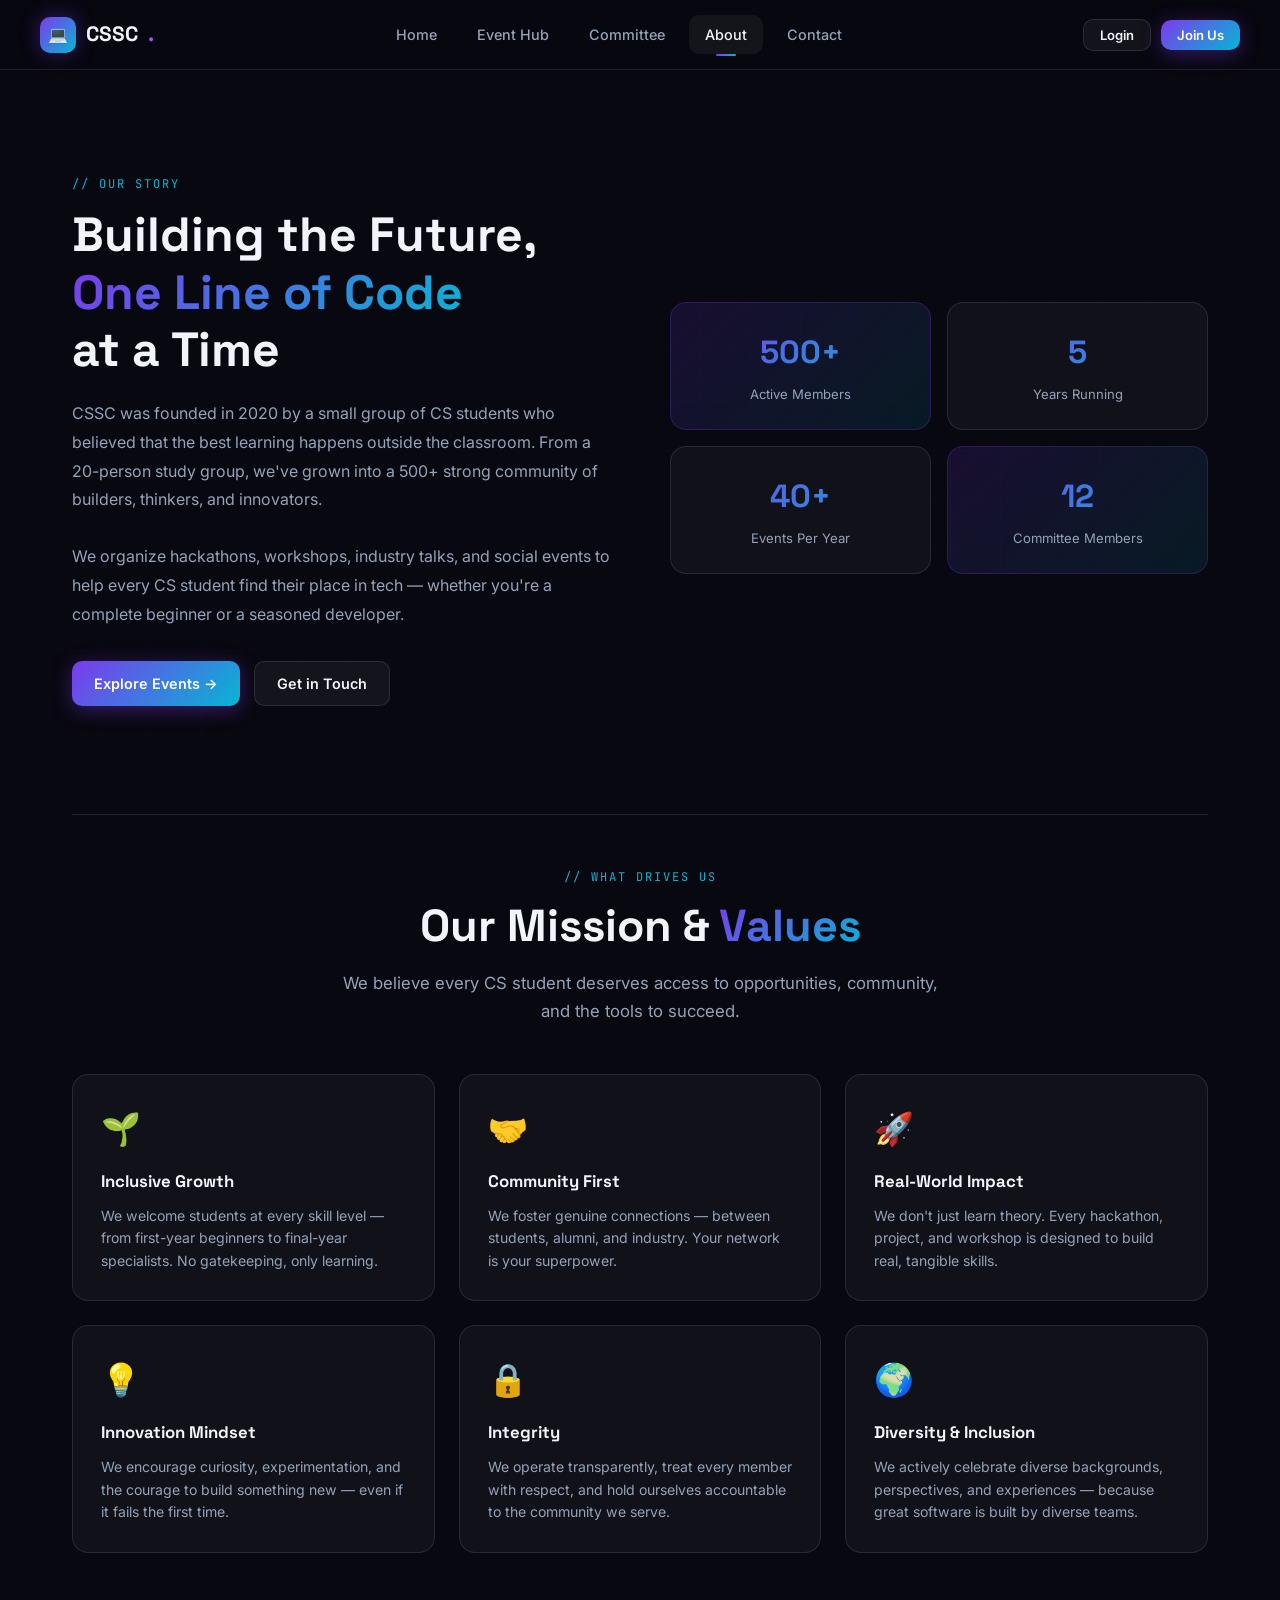
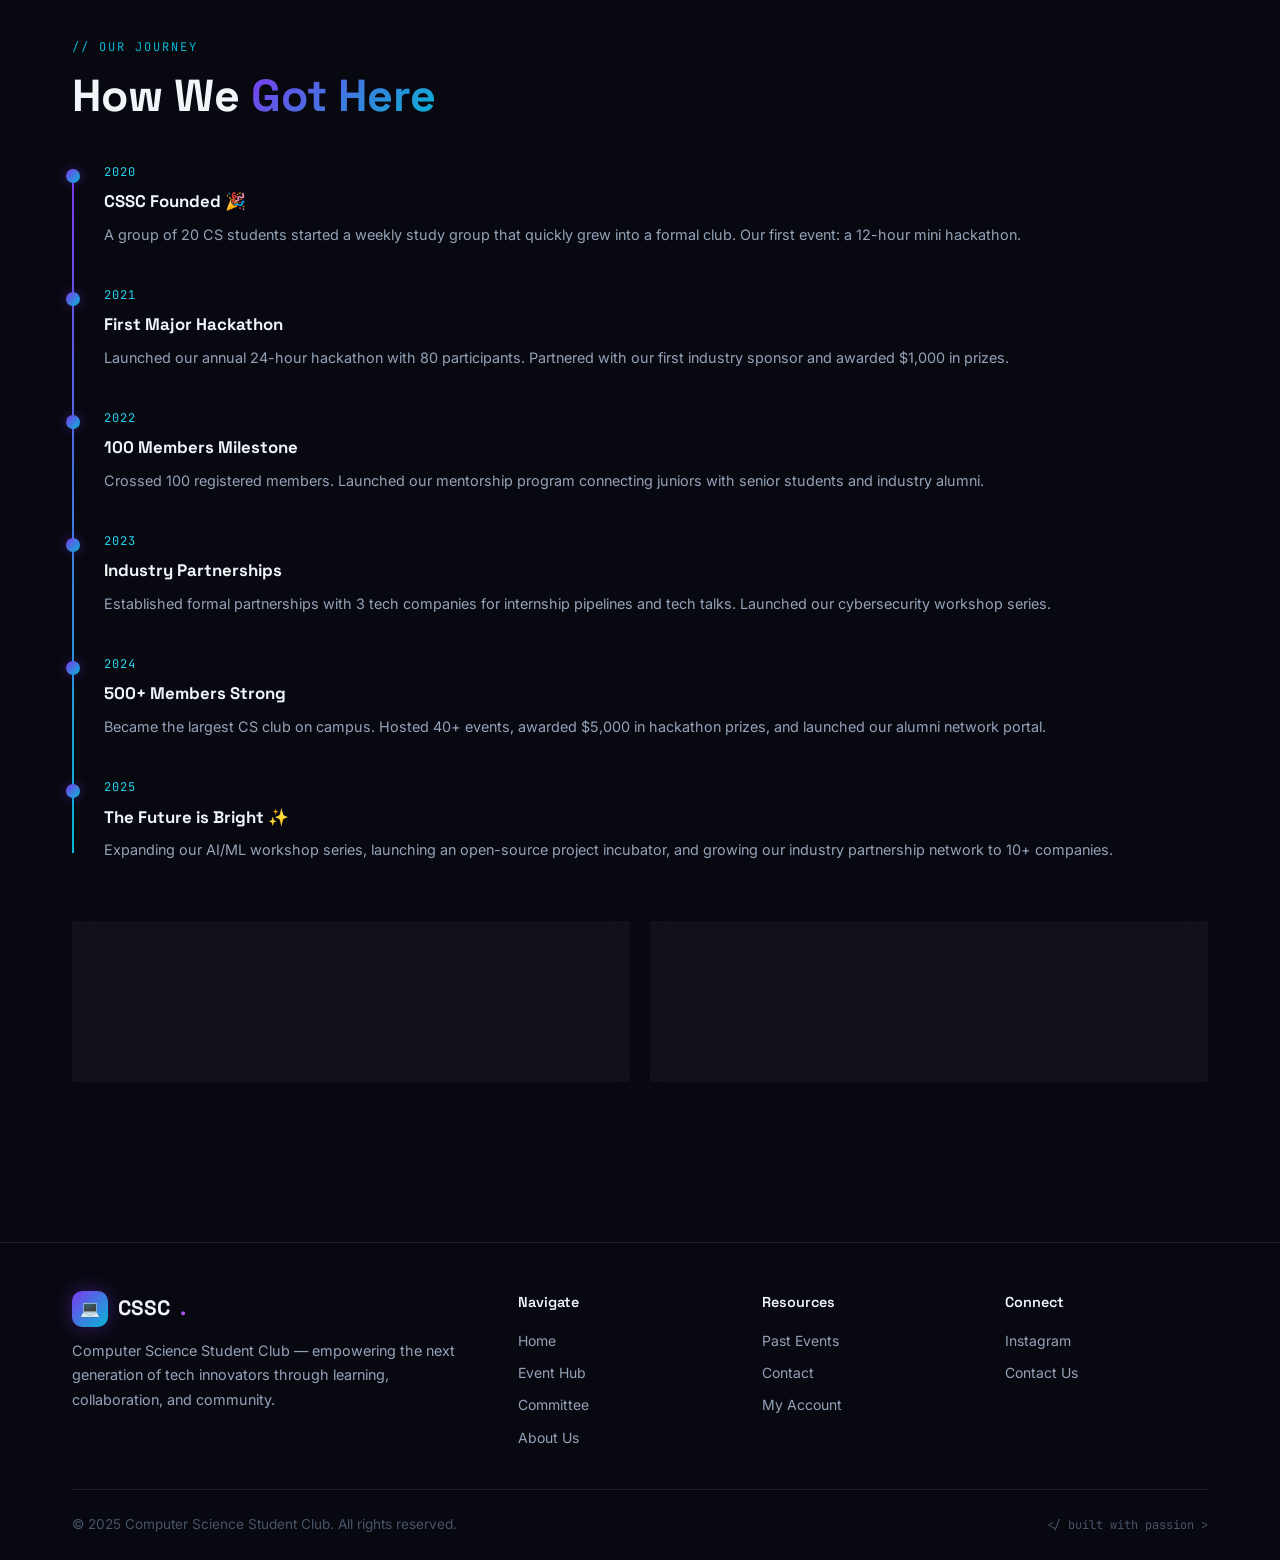
==== commit e85c3154: "favicon fix" ====
--- a/public/about.html
+++ b/public/about.html
@@ -6,7 +6,7 @@
   <title>About — CSSC</title>
   <meta name="description" content="Learn about CSSC — our history, mission, values, and the community we've built over 5 years." />
   <link rel="stylesheet" href="style.css" />
-  <link rel="icon" type="image/jpeg" href="favicon.jpg">
+  <link rel="icon" type="image/jpeg" href="favicon.png">
   <style>
     .about-hero {
       padding: 60px 0;
